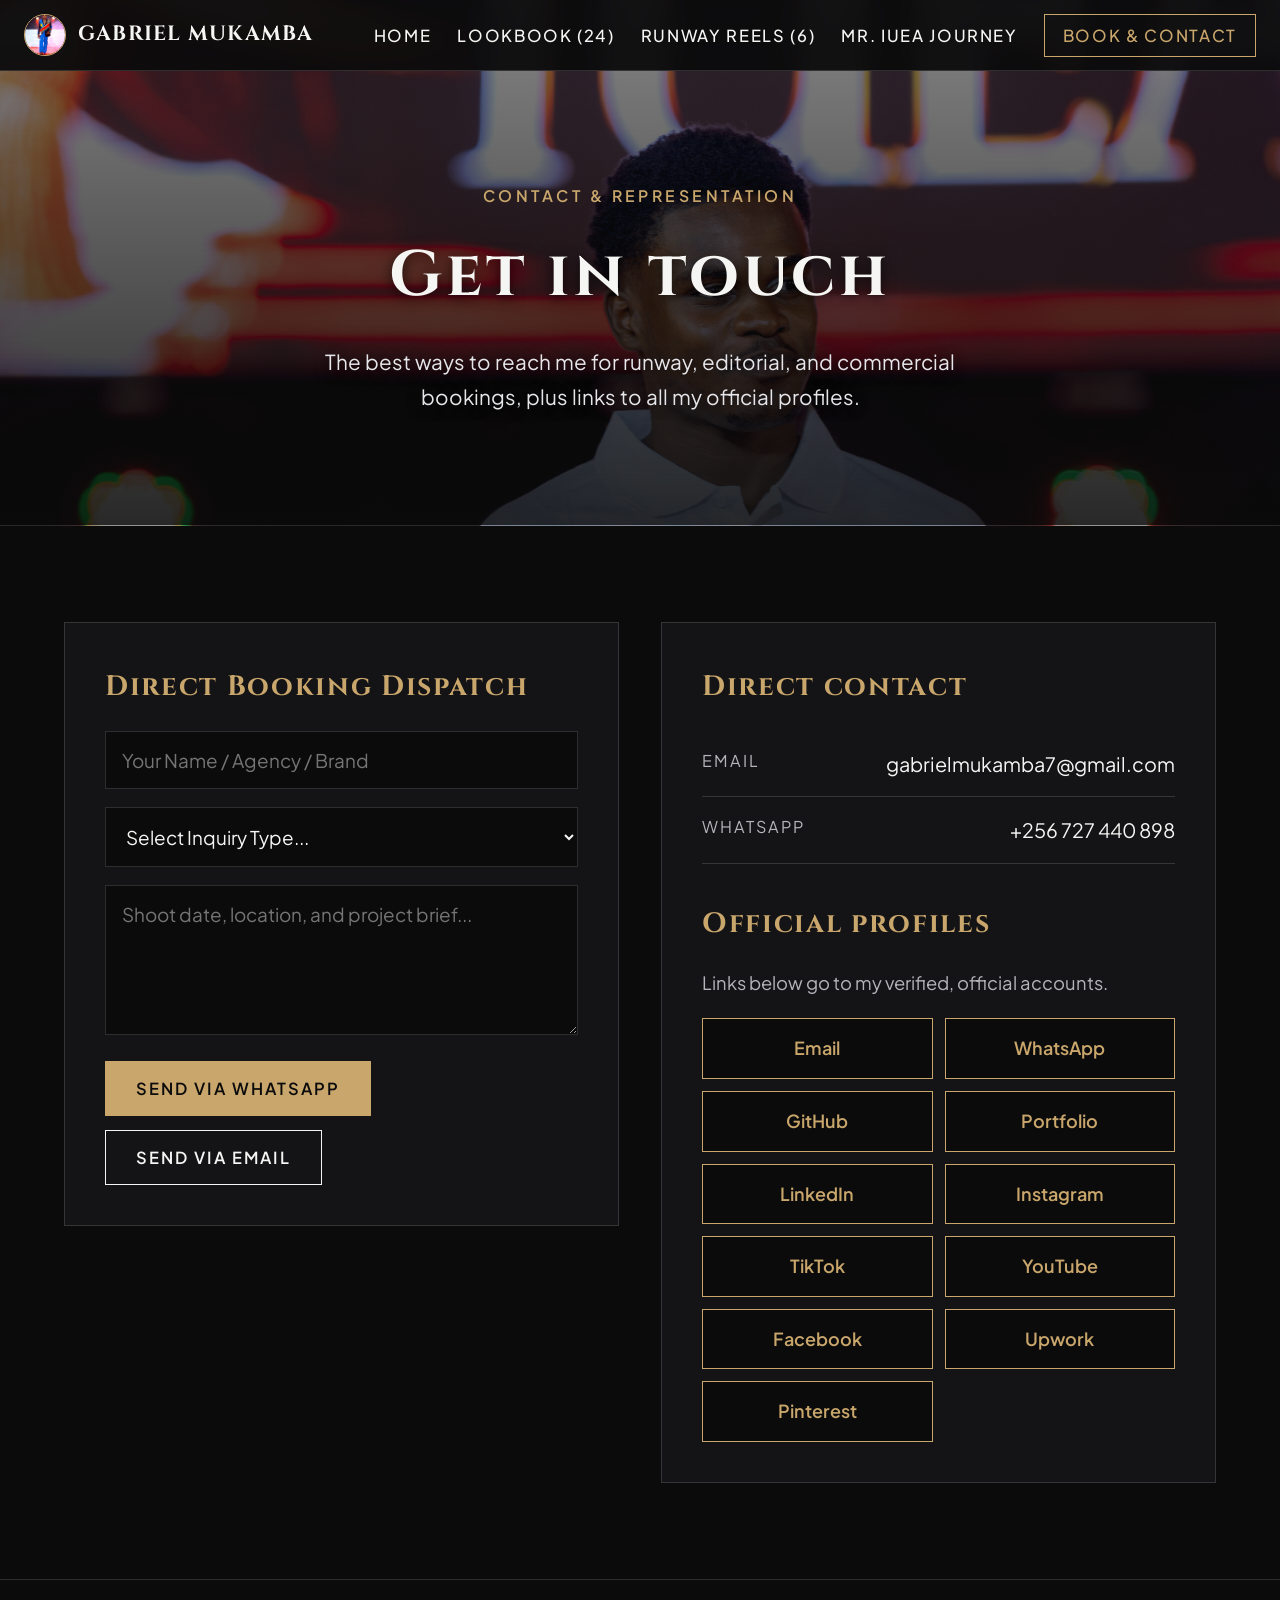
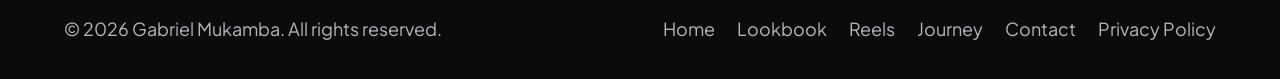
==== contact.html @ 6ba51ef1 "Model portfolio: carousel, page backgrounds, fixes" ====
<!DOCTYPE html>
<html lang="en">
<head>
  <meta charset="UTF-8">
  <meta name="viewport" content="width=device-width, initial-scale=1.0">
  <title>Contact | Gabriel Mukamba</title>
  <meta name="description" content="Book Gabriel Mukamba for runway, editorial and commercial work. Contact details and official profiles.">
  <link rel="stylesheet" href="style.css">
  <link rel="preconnect" href="https://fonts.googleapis.com">
  <link rel="preconnect" href="https://fonts.gstatic.com" crossorigin>
  <link href="https://fonts.googleapis.com/css2?family=Cinzel:wght@500;700&family=Plus+Jakarta+Sans:wght@300;400;500;600;700&display=swap" rel="stylesheet">
</head>
<body>
  <header class="site-header">
    <nav class="navbar">
      <a class="brand" href="index.html">
        <img src="images/logo.png" alt="GM Logo" class="brand-logo" onerror="this.style.display='none'">
        <span>GABRIEL MUKAMBA</span>
      </a>
      <button class="menu-toggle" id="menuToggle" aria-label="Toggle Menu">&#9776;</button>
      <ul class="links" id="navLinks">
        <li><a href="index.html">Home</a></li>
        <li><a href="lookbook.html">Lookbook (24)</a></li>
        <li><a href="reels.html">Runway Reels (6)</a></li>
        <li><a href="journey.html">Mr. IUEA Journey</a></li>
        <li><a href="contact.html" class="nav-cta active">Book &amp; Contact</a></li>
      </ul>
    </nav>
  </header>

  <section class="page-banner has-bg" style="background-image: linear-gradient(to bottom, rgba(11,11,12,0.5), rgba(11,11,12,0.88)), url('images/photo-06.jpg');">
    <div class="wrap">
      <span class="kicker">CONTACT &amp; REPRESENTATION</span>
      <h1>Get in touch</h1>
      <p class="lead">The best ways to reach me for runway, editorial, and commercial bookings, plus links to all my official profiles.</p>
    </div>
  </section>

  <section class="section-dark">
    <div class="wrap contact-layout">

      <form class="booking-form" id="bookingForm">
        <h2>Direct Booking Dispatch</h2>
        <input type="text" id="clientName" placeholder="Your Name / Agency / Brand" required>
        <select id="bookingType" required>
          <option value="" disabled selected>Select Inquiry Type...</option>
          <option>Runway Show</option>
          <option>Editorial Shoot</option>
          <option>Commercial / Brand Campaign</option>
          <option>Event Hosting / MC</option>
          <option>Other</option>
        </select>
        <textarea id="bookingDetails" placeholder="Shoot date, location, and project brief..." required></textarea>
        <div class="form-btns">
          <button type="submit" class="btn btn-gold">Send via WhatsApp</button>
          <button type="button" class="btn btn-outline" id="emailBtn">Send via Email</button>
        </div>
      </form>

      <div class="official-links-box">
        <h2>Direct contact</h2>
        <div class="contact-methods">
          <div class="row"><span class="label">Email</span><span class="value"><a href="mailto:gabrielmukamba7@gmail.com">gabrielmukamba7@gmail.com</a></span></div>
          <div class="row"><span class="label">WhatsApp</span><span class="value"><a href="https://wa.me/256727440898" target="_blank" rel="noopener">+256 727 440 898</a></span></div>
        </div>

        <h2>Official profiles</h2>
        <p class="profile-note">Links below go to my verified, official accounts.</p>
        <div class="profile-links">
          <a href="mailto:gabrielmukamba7@gmail.com">Email</a>
          <a href="https://wa.me/256727440898" target="_blank" rel="noopener">WhatsApp</a>
          <a href="https://github.com/gabrielmukamba" target="_blank" rel="noopener">GitHub</a>
          <a href="https://sites.google.com/view/gabrielmukambagm/home" target="_blank" rel="noopener">Portfolio</a>
          <a href="https://www.linkedin.com/in/gabriel-mukamba-80368241a" target="_blank" rel="noopener">LinkedIn</a>
          <a href="https://www.instagram.com/mukambagabriel" target="_blank" rel="noopener">Instagram</a>
          <a href="https://www.tiktok.com/@gabrielmukamba3" target="_blank" rel="noopener">TikTok</a>
          <a href="https://www.youtube.com/@Gabrielmukamba3" target="_blank" rel="noopener">YouTube</a>
          <a href="https://www.facebook.com/profile.php?id=61573141967189" target="_blank" rel="noopener">Facebook</a>
          <a href="https://www.upwork.com/freelancers/~0152dc1335b1a22940" target="_blank" rel="noopener">Upwork</a>
          <a href="https://pin.it/5E0O0x1Uh" target="_blank" rel="noopener">Pinterest</a>
        </div>
      </div>

    </div>
  </section>

  <footer class="site-footer">
    <div class="wrap footer-flex">
      <span>&copy; 2026 Gabriel Mukamba. All rights reserved.</span>
      <div class="footer-links">
        <a href="index.html">Home</a>
        <a href="lookbook.html">Lookbook</a>
        <a href="reels.html">Reels</a>
        <a href="journey.html">Journey</a>
        <a href="contact.html">Contact</a>
        <a href="privacy.html">Privacy Policy</a>
      </div>
    </div>
  </footer>

  <script src="script.js"></script>
</body>
</html>
---- style.css ----
:root {
  --bg-dark: #0b0b0c;
  --bg-card: #141417;
  --bg-light: #f6f4f0;
  --text-light: #f5f5f3;
  --text-muted: #b4b4ba;
  --text-dark: #141416;
  --gold: #c9a66b;
  --gold-hover: #dfc088;
  --border-dark: rgba(255, 255, 255, 0.14);
}
* { margin: 0; padding: 0; box-sizing: border-box; }
html { scroll-behavior: smooth; font-size: 18px; }
body { font-family: 'Plus Jakarta Sans', Arial, sans-serif; background: var(--bg-dark); color: var(--text-light); line-height: 1.7; font-size: 1rem; -webkit-text-size-adjust: 100%; }
img, video { max-width: 100%; }
.wrap { max-width: 1200px; margin: 0 auto; padding: 0 24px; }
h1, h2, h3, h4, .brand { font-family: 'Cinzel', Georgia, serif; letter-spacing: 0.06em; }
.kicker { display: inline-block; font-size: 0.88rem; letter-spacing: 0.22em; text-transform: uppercase; color: var(--gold); margin-bottom: 12px; font-weight: 600; }

/* Header */
.site-header { position: fixed; top: 0; width: 100%; z-index: 1000; background: rgba(11,11,12,0.94); backdrop-filter: blur(12px); border-bottom: 1px solid var(--border-dark); }
.navbar { max-width: 1280px; margin: 0 auto; padding: 14px 24px; display: flex; align-items: center; justify-content: space-between; }
.brand { display: flex; align-items: center; gap: 12px; color: var(--text-light); text-decoration: none; font-size: 1.15rem; font-weight: 700; }
.brand-logo { height: 42px; width: 42px; border-radius: 50%; object-fit: cover; border: 1px solid var(--gold); }
.links { list-style: none; display: flex; align-items: center; gap: 26px; }
.links a { color: var(--text-light); text-decoration: none; font-size: 0.92rem; font-weight: 500; text-transform: uppercase; letter-spacing: 0.1em; transition: color 0.3s; }
.links a:hover, .links a.active { color: var(--gold); }
.nav-cta { border: 1px solid var(--gold); padding: 10px 18px; color: var(--gold) !important; }
.nav-cta:hover { background: var(--gold); color: var(--bg-dark) !important; }

/* Hero */
.hero { position: relative; height: 100vh; min-height: 680px; display: flex; align-items: center; justify-content: center; text-align: center; overflow: hidden; }
.hero-bg { position: absolute; inset: 0; width: 100%; height: 100%; object-fit: cover; object-position: center top; z-index: 1; }
.hero-overlay { position: absolute; inset: 0; background: linear-gradient(to bottom, rgba(11,11,12,0.45), rgba(11,11,12,0.88)); z-index: 2; }
.hero-content { position: relative; z-index: 3; max-width: 900px; padding: 0 20px; }
.hero-content h1 { font-size: clamp(2.8rem, 7vw, 5.2rem); line-height: 1.1; margin-bottom: 18px; }
.hero-subtitle { font-size: 1.15rem; color: #e6e6ea; letter-spacing: 0.12em; text-transform: uppercase; margin-bottom: 34px; }
.hero-actions { display: flex; gap: 16px; justify-content: center; flex-wrap: wrap; }

/* Banners & buttons */
.page-banner { padding: 150px 0 70px; background: var(--bg-card); border-bottom: 1px solid var(--border-dark); text-align: center; }
.page-banner.has-bg { background-size: cover; background-position: center 25%; padding: 180px 0 110px; }
.page-banner.has-bg h1, .page-banner.has-bg .lead { text-shadow: 0 2px 14px rgba(0,0,0,0.7); }
.page-banner.has-bg .lead { color: #e6e6ea; }
.page-banner h1 { font-size: clamp(2.3rem, 5vw, 3.6rem); margin-bottom: 14px; }
.page-banner .lead, .lead { color: var(--text-muted); font-size: 1.15rem; max-width: 720px; margin: 0 auto; }
.btn { display: inline-block; padding: 16px 30px; font-size: 0.92rem; font-weight: 600; text-transform: uppercase; letter-spacing: 0.12em; text-decoration: none; cursor: pointer; transition: all 0.3s; border: 1px solid transparent; font-family: inherit; }
.btn-gold { background: var(--gold); color: var(--bg-dark); }
.btn-gold:hover { background: var(--gold-hover); }
.btn-dark { background: var(--bg-dark); color: var(--gold); border-color: var(--bg-dark); }
.btn-dark:hover { background: var(--gold); color: var(--bg-dark); }
.btn-outline { border-color: var(--text-light); color: var(--text-light); background: transparent; }
.btn-outline:hover { background: var(--text-light); color: var(--bg-dark); }

/* Sections */
.section-dark { padding: 96px 0; background: var(--bg-dark); }
.section-light { padding: 96px 0; background: var(--bg-light); color: var(--text-dark); }
.section-light .lead { color: #52525b; }
.section-header { text-align: center; max-width: 720px; margin: 0 auto 52px; }
.section-header h2 { font-size: clamp(2rem, 4.2vw, 2.9rem); margin-bottom: 14px; }

/* Comp card */
.unit-switch { display: inline-flex; gap: 10px; margin-top: 18px; }
.unit-btn { padding: 10px 18px; background: transparent; color: var(--text-light); border: 1px solid var(--border-dark); font-size: 0.9rem; cursor: pointer; font-family: inherit; transition: all 0.3s; }
.unit-btn.active, .unit-btn:hover { background: var(--gold); border-color: var(--gold); color: var(--bg-dark); }
.comp-grid { display: grid; grid-template-columns: 0.9fr 1.1fr; gap: 48px; align-items: center; }
.comp-photo { position: relative; cursor: pointer; }
.photo-carousel { display: flex; overflow-x: auto; scroll-snap-type: x mandatory; -webkit-overflow-scrolling: touch; scrollbar-width: none; border: 3px solid var(--gold); border-radius: 22px; background: #000; }
.photo-carousel::-webkit-scrollbar { display: none; }
.slide { flex: 0 0 100%; scroll-snap-align: center; cursor: pointer; }
.slide img { width: 100%; height: 560px; object-fit: cover; display: block; }
.carousel-dots { display: flex; justify-content: center; gap: 10px; margin-top: 14px; }
.dot { width: 12px; height: 12px; border-radius: 50%; border: 1px solid var(--gold); background: transparent; cursor: pointer; padding: 0; }
.dot.active { background: var(--gold); }
.photo-tag { display: block; text-align: center; margin-top: 10px; font-size: 0.85rem; letter-spacing: 0.14em; color: var(--text-muted); }
.stats-table { display: grid; grid-template-columns: 1fr 1fr; gap: 22px; margin-bottom: 34px; }
.stat-box { border-bottom: 1px solid var(--border-dark); padding-bottom: 12px; }
.stat-label { display: block; font-size: 0.85rem; text-transform: uppercase; letter-spacing: 0.14em; color: var(--gold); margin-bottom: 4px; }
.stat-val { font-size: 1.25rem; font-weight: 500; }
.comp-actions { display: flex; gap: 14px; flex-wrap: wrap; }

/* Explore cards */
.explore-grid { display: grid; grid-template-columns: repeat(3, 1fr); gap: 26px; }
.explore-card { background: var(--bg-card); border: 1px solid var(--border-dark); padding: 36px; text-decoration: none; color: var(--text-light); transition: border-color 0.3s, transform 0.3s; display: block; }
.explore-card:hover { border-color: var(--gold); transform: translateY(-4px); }
.explore-card h3 { margin: 8px 0 14px; font-size: 1.5rem; }
.explore-card p { color: var(--text-muted); font-size: 1.02rem; margin-bottom: 20px; }
.explore-card .arrow { color: var(--gold); font-weight: 600; font-size: 1rem; }

/* Lookbook */
.filter-bar { display: flex; flex-wrap: wrap; gap: 12px; margin-bottom: 36px; justify-content: center; }
.filter-btn { padding: 12px 22px; background: transparent; color: var(--text-dark); border: 1px solid #c8c4bb; font-size: 0.95rem; font-weight: 500; cursor: pointer; font-family: inherit; transition: all 0.3s; }
.filter-btn.active, .filter-btn:hover { background: var(--bg-dark); color: var(--gold); border-color: var(--bg-dark); }
.media-grid { display: grid; grid-template-columns: repeat(auto-fill, minmax(300px, 1fr)); gap: 24px; }
.media-card { position: relative; height: 430px; overflow: hidden; background: #18181b; cursor: pointer; }
.media-card img, .media-card video { width: 100%; height: 100%; object-fit: cover; transition: transform 0.5s ease; display: block; }
.media-card:hover img { transform: scale(1.05); }
.media-overlay { position: absolute; inset: auto 0 0 0; padding: 22px; background: linear-gradient(to top, rgba(0,0,0,0.9), transparent); color: #fff; }
.media-overlay span { font-size: 0.82rem; letter-spacing: 0.16em; color: var(--gold); font-weight: 600; }
.media-overlay h4 { font-size: 1.15rem; margin-top: 4px; }
.play-badge { position: absolute; top: 14px; left: 14px; background: var(--gold); color: var(--bg-dark); font-size: 0.8rem; font-weight: 700; padding: 6px 12px; letter-spacing: 0.1em; }

/* Videos: show the WHOLE video, never crop */
.featured-videos-grid { display: grid; grid-template-columns: 1fr 1fr; gap: 32px; }
.video-feature-card { background: #fff; border: 1px solid #e4e4e7; overflow: hidden; }
.video-feature-card video { width: 100%; aspect-ratio: 16 / 9; max-height: 520px; object-fit: contain; background: #000; display: block; }
.video-info { padding: 28px; }
.video-info .badge { font-size: 0.85rem; letter-spacing: 0.14em; color: #8a6d3b; font-weight: 600; }
.video-info h3 { margin: 10px 0; font-size: 1.45rem; }
.video-info p { color: #52525b; font-size: 1.05rem; }
.center-cta { text-align: center; margin-top: 46px; }

.reels-showcase-list { display: flex; flex-direction: column; gap: 40px; }
.reel-row { display: grid; grid-template-columns: 1.25fr 0.75fr; gap: 40px; align-items: center; background: var(--bg-card); border: 1px solid var(--border-dark); padding: 28px; }
.reel-row video { width: 100%; aspect-ratio: 16 / 9; max-height: 560px; object-fit: contain; background: #000; display: block; }
.reel-text h3 { font-size: 1.65rem; margin: 10px 0 14px; }
.reel-text p { color: var(--text-muted); font-size: 1.08rem; }

/* Journey & projects */
.journey-grid { display: grid; grid-template-columns: 1.15fr 0.85fr; gap: 52px; align-items: center; }
.journey-content h2 { font-size: 2.3rem; margin-bottom: 20px; }
.journey-content h3 { color: var(--gold); margin: 28px 0 12px; font-size: 1.4rem; }
.journey-content p { color: #dcdce0; margin-bottom: 18px; font-size: 1.1rem; }
.journey-visual img { width: 100%; height: 560px; object-fit: cover; border: 1px solid var(--border-dark); display: block; }
.journey-caption { background: var(--bg-card); border: 1px solid var(--border-dark); padding: 18px 22px; margin-top: -34px; margin-left: 20px; position: relative; }
.journey-caption strong { display: block; color: var(--gold); font-family: 'Cinzel', serif; font-size: 1.1rem; }
.journey-caption span { font-size: 0.98rem; }
.projects-grid { display: grid; grid-template-columns: 1fr 1fr; gap: 32px; }
.project-card { background: #fff; padding: 40px; border: 1px solid #e4e4e7; display: flex; flex-direction: column; }
.project-card.featured { border-top: 4px solid var(--gold); }
.project-card .badge { font-size: 0.85rem; letter-spacing: 0.14em; color: #8a6d3b; font-weight: 600; }
.project-card h3 { margin: 12px 0 14px; font-size: 1.6rem; }
.project-card p { color: #52525b; margin-bottom: 24px; font-size: 1.08rem; flex: 1; }
.project-link { align-self: flex-start; color: var(--text-dark); font-weight: 700; font-size: 1.05rem; text-decoration: none; border-bottom: 2px solid var(--gold); padding-bottom: 4px; transition: color 0.3s; }
.project-link:hover { color: #8a6d3b; }

/* Contact */
.contact-layout { display: grid; grid-template-columns: 1fr 1fr; gap: 42px; align-items: start; }
.booking-form, .official-links-box { background: var(--bg-card); border: 1px solid var(--border-dark); padding: 40px; }
.booking-form h2, .official-links-box h2 { color: var(--gold); font-size: 1.55rem; margin-bottom: 20px; }
.official-links-box h2:not(:first-child) { margin-top: 36px; }
.booking-form input, .booking-form select, .booking-form textarea { width: 100%; padding: 16px; margin-bottom: 18px; background: var(--bg-dark); border: 1px solid var(--border-dark); color: var(--text-light); font-family: inherit; font-size: 1.05rem; border-radius: 0; }
.booking-form textarea { min-height: 150px; resize: vertical; }
.booking-form input:focus, .booking-form select:focus, .booking-form textarea:focus { outline: none; border-color: var(--gold); }
.form-btns { display: flex; gap: 14px; flex-wrap: wrap; }
.contact-methods .row { display: flex; justify-content: space-between; gap: 16px; padding: 16px 0; border-bottom: 1px solid var(--border-dark); font-size: 1.1rem; flex-wrap: wrap; }
.contact-methods .label { color: var(--text-muted); text-transform: uppercase; font-size: 0.9rem; letter-spacing: 0.12em; }
.contact-methods a { color: var(--text-light); text-decoration: none; }
.contact-methods a:hover { color: var(--gold); }
.profile-note { color: var(--text-muted); font-size: 1.02rem; margin-bottom: 20px; }
.profile-links { display: grid; grid-template-columns: repeat(auto-fit, minmax(150px, 1fr)); gap: 12px; }
.profile-links a { padding: 14px 16px; text-align: center; font-size: 1rem; font-weight: 600; border: 1px solid var(--gold); color: var(--gold); text-decoration: none; transition: all 0.3s; background: var(--bg-dark); }
.profile-links a:hover { background: var(--gold); color: var(--bg-dark); }
.policy-content { max-width: 820px; }
.policy-content h2 { color: var(--gold); font-size: 1.5rem; margin: 32px 0 12px; }
.policy-content p { color: #dcdce0; margin-bottom: 16px; font-size: 1.08rem; }
.policy-content a { color: var(--gold); }

/* Lightbox & footer */
.lightbox { position: fixed; inset: 0; background: rgba(0,0,0,0.95); display: none; flex-direction: column; align-items: center; justify-content: center; z-index: 2000; padding: 24px; }
.lightbox.open { display: flex; }
.lightbox-close { position: absolute; top: 18px; right: 26px; background: none; border: none; color: #fff; font-size: 2.8rem; cursor: pointer; line-height: 1; }
.lightbox-body img, .lightbox-body video { max-width: 92vw; max-height: 78vh; border: 1px solid var(--gold); object-fit: contain; }
.lightbox-caption { margin-top: 16px; color: var(--gold); font-size: 1.1rem; }
.site-footer { border-top: 1px solid var(--border-dark); padding: 34px 0; font-size: 1rem; color: var(--text-muted); }
.footer-flex { display: flex; justify-content: space-between; align-items: center; flex-wrap: wrap; gap: 16px; }
.footer-links { display: flex; gap: 22px; flex-wrap: wrap; }
.footer-links a { color: var(--text-muted); text-decoration: none; }
.footer-links a:hover { color: var(--gold); }

/* Responsive */
.menu-toggle { display: none; background: none; border: none; color: var(--text-light); font-size: 1.9rem; cursor: pointer; }
@media (max-width: 1000px) {
  .menu-toggle { display: block; }
  .links { display: none; position: absolute; top: 70px; left: 0; width: 100%; background: var(--bg-dark); flex-direction: column; align-items: flex-start; padding: 24px; gap: 20px; border-bottom: 1px solid var(--border-dark); }
  .links.open { display: flex; }
  .links a { font-size: 1.05rem; }
  .comp-grid, .featured-videos-grid, .explore-grid, .reel-row, .journey-grid, .projects-grid, .contact-layout { grid-template-columns: 1fr; }
  .slide img, .journey-visual img { height: 460px; }
}
@media (max-width: 560px) {
  html { font-size: 17px; }
  .booking-form, .official-links-box, .project-card { padding: 26px; }
  .stats-table { grid-template-columns: 1fr; }
  .brand span { font-size: 0.95rem; }
}
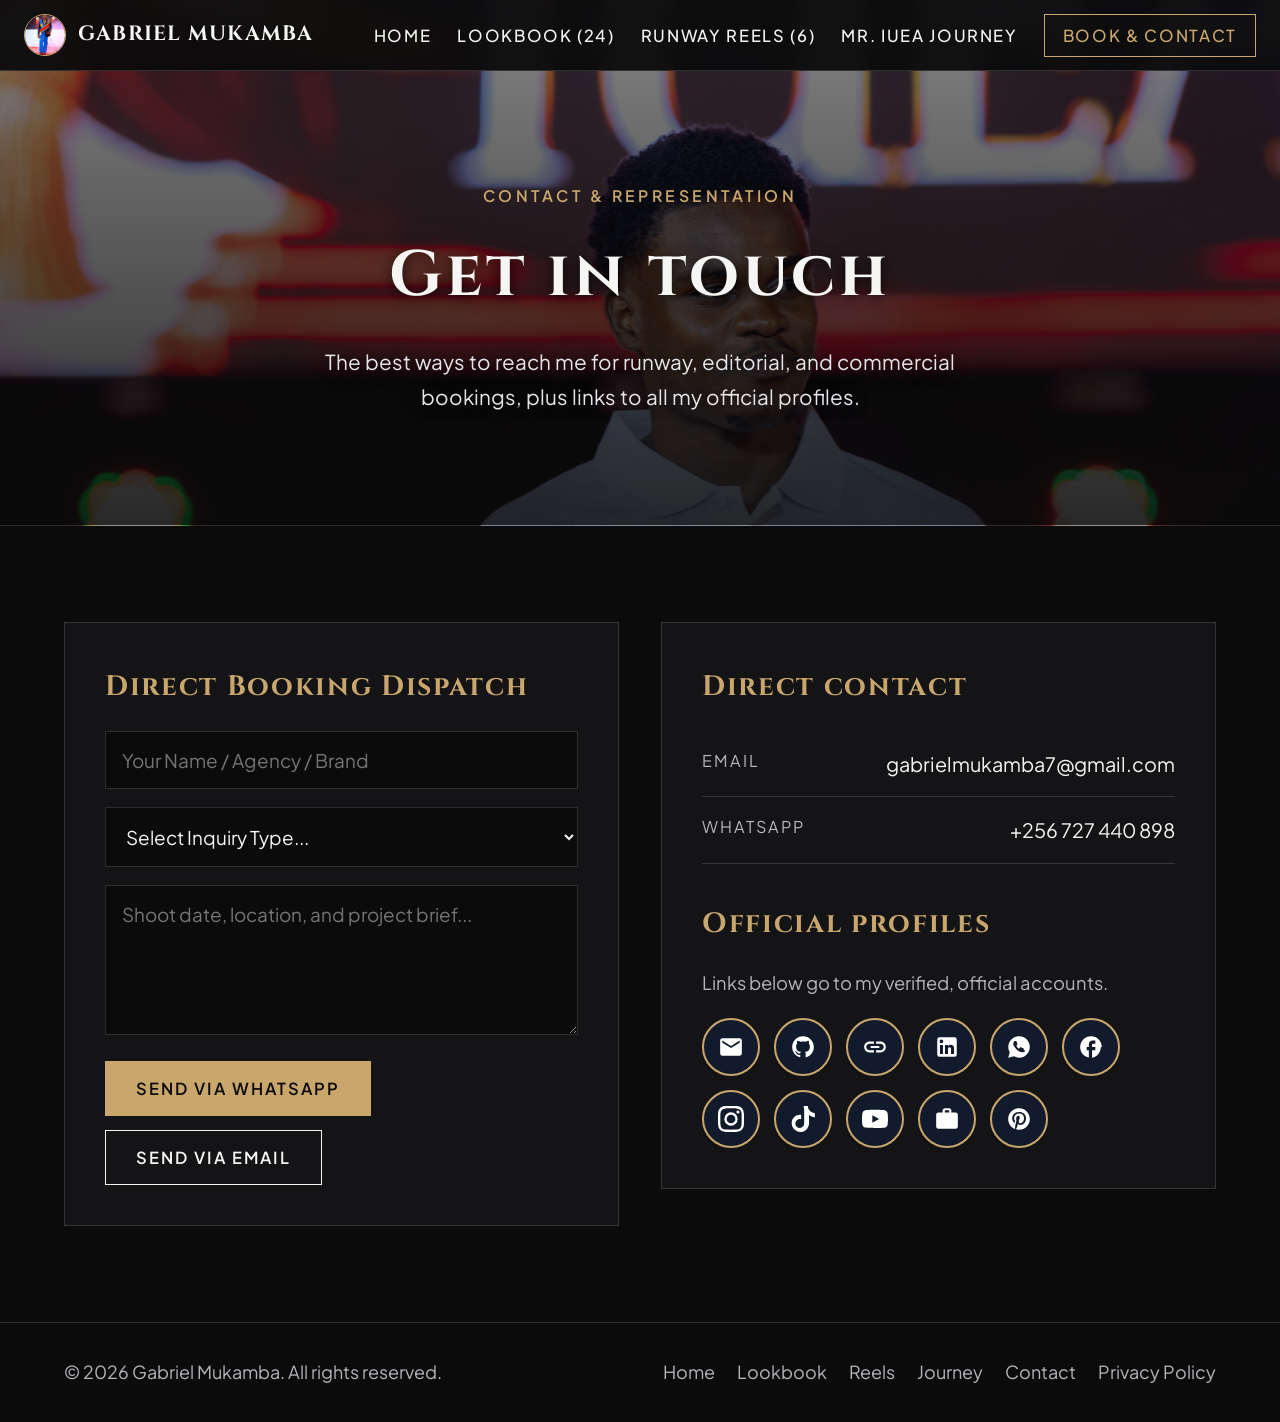
==== commit d653e10d: "Contact: round social icons" ====
--- a/contact.html
+++ b/contact.html
@@ -5,6 +5,18 @@
   <meta name="viewport" content="width=device-width, initial-scale=1.0">
   <title>Contact | Gabriel Mukamba</title>
   <meta name="description" content="Book Gabriel Mukamba for runway, editorial and commercial work. Contact details and official profiles.">
+  <link rel="icon" type="image/png" href="images/logo.png">
+  <meta property="og:type" content="website">
+  <meta property="og:site_name" content="Gabriel Mukamba">
+  <meta property="og:title" content="Contact | Gabriel Mukamba">
+  <meta property="og:description" content="Book Gabriel Mukamba for runway, editorial and commercial work. Contact details and official profiles.">
+  <meta property="og:image" content="https://gabrielmukamba.github.io/gabriel-model-portfolio/images/share.jpg">
+  <meta property="og:image:width" content="1200">
+  <meta property="og:image:height" content="630">
+  <meta name="twitter:card" content="summary_large_image">
+  <meta name="twitter:title" content="Contact | Gabriel Mukamba">
+  <meta name="twitter:description" content="Book Gabriel Mukamba for runway, editorial and commercial work. Contact details and official profiles.">
+  <meta name="twitter:image" content="https://gabrielmukamba.github.io/gabriel-model-portfolio/images/share.jpg">
   <link rel="stylesheet" href="style.css">
   <link rel="preconnect" href="https://fonts.googleapis.com">
   <link rel="preconnect" href="https://fonts.gstatic.com" crossorigin>
@@ -66,18 +78,18 @@
 
         <h2>Official profiles</h2>
         <p class="profile-note">Links below go to my verified, official accounts.</p>
-        <div class="profile-links">
-          <a href="mailto:gabrielmukamba7@gmail.com">Email</a>
-          <a href="https://wa.me/256727440898" target="_blank" rel="noopener">WhatsApp</a>
-          <a href="https://github.com/gabrielmukamba" target="_blank" rel="noopener">GitHub</a>
-          <a href="https://sites.google.com/view/gabrielmukambagm/home" target="_blank" rel="noopener">Portfolio</a>
-          <a href="https://www.linkedin.com/in/gabriel-mukamba-80368241a" target="_blank" rel="noopener">LinkedIn</a>
-          <a href="https://www.instagram.com/mukambagabriel" target="_blank" rel="noopener">Instagram</a>
-          <a href="https://www.tiktok.com/@gabrielmukamba3" target="_blank" rel="noopener">TikTok</a>
-          <a href="https://www.youtube.com/@Gabrielmukamba3" target="_blank" rel="noopener">YouTube</a>
-          <a href="https://www.facebook.com/profile.php?id=61573141967189" target="_blank" rel="noopener">Facebook</a>
-          <a href="https://www.upwork.com/freelancers/~0152dc1335b1a22940" target="_blank" rel="noopener">Upwork</a>
-          <a href="https://pin.it/5E0O0x1Uh" target="_blank" rel="noopener">Pinterest</a>
+        <div class="social-container">
+          <a href="mailto:gabrielmukamba7@gmail.com" title="Email" aria-label="Email"><svg viewBox="0 0 24 24" aria-hidden="true"><path d="M20 4H4c-1.1 0-1.99.9-1.99 2L2 18c0 1.1.9 2 2 2h16c1.1 0 2-.9 2-2V6c0-1.1-.9-2-2-2zm0 4l-8 5-8-5V6l8 5 8-5v2z"/></svg></a>
+          <a href="https://github.com/gabrielmukamba" target="_blank" rel="noopener" title="GitHub" aria-label="GitHub"><svg viewBox="0 0 24 24" aria-hidden="true"><path d="M12 2C6.477 2 2 6.477 2 12c0 4.42 2.865 8.166 6.839 9.489.5.092.682-.217.682-.482 0-.237-.008-.866-.013-1.7-2.782.603-3.369-1.34-3.369-1.34-.454-1.156-1.11-1.464-1.11-1.464-.908-.62.069-.608.069-.608 1.003.07 1.531 1.03 1.531 1.03.892 1.529 2.341 1.087 2.91.831.092-.646.35-1.086.636-1.336-2.22-.253-4.555-1.113-4.555-4.943 0-1.091.39-1.984 1.029-2.683-.103-.253-.446-1.27.098-2.647 0 0 .84-.269 2.75 1.025A9.564 9.564 0 0112 6.844c.85.004 1.705.115 2.504.337 1.909-1.294 2.747-1.025 2.747-1.025.546 1.377.203 2.394.1 2.647.64.699 1.028 1.592 1.028 2.683 0 3.842-2.339 4.687-4.566 4.935.359.309.678.919.678 1.852 0 1.336-.012 2.415-.012 2.743 0 .267.18.579.688.481C19.138 20.161 22 16.416 22 12c0-5.523-4.477-10-10-10z"/></svg></a>
+          <a href="https://sites.google.com/view/gabrielmukambagm/home" target="_blank" rel="noopener" title="Portfolio" aria-label="Portfolio"><svg viewBox="0 0 24 24" aria-hidden="true"><path d="M3.9 12c0-1.71 1.39-3.1 3.1-3.1h4V7H7c-2.76 0-5 2.24-5 5s2.24 5 5 5h4v-1.9H7c-1.71 0-3.1-1.39-3.1-3.1zM8 13h8v-2H8v2zm9-6h-4v1.9h4c1.71 0 3.1 1.39 3.1 3.1s-1.39 3.1-3.1 3.1h-4V17h4c2.76 0 5-2.24 5-5s-2.24-5-5-5z"/></svg></a>
+          <a href="https://www.linkedin.com/in/gabriel-mukamba-80368241a" target="_blank" rel="noopener" title="LinkedIn" aria-label="LinkedIn"><svg viewBox="0 0 24 24" aria-hidden="true"><path d="M19 3a2 2 0 0 1 2 2v14a2 2 0 0 1-2 2H5a2 2 0 0 1-2-2V5a2 2 0 0 1 2-2h14m-.5 15.5v-5.3a3.26 3.26 0 0 0-3.26-3.26c-.85 0-1.84.52-2.32 1.3v-1.11h-2.79v8.37h2.79v-4.93c0-.77.62-1.4 1.39-1.4a1.4 1.4 0 0 1 1.4 1.4v4.93h2.79M6.88 8.56a1.68 1.68 0 0 0 1.68-1.68c0-.93-.75-1.69-1.68-1.69a1.69 1.69 0 0 0-1.69 1.69c0 .93.76 1.68 1.69 1.68m1.39 9.94v-8.37H5.5v8.37h2.77z"/></svg></a>
+          <a href="https://wa.me/256727440898" target="_blank" rel="noopener" title="WhatsApp" aria-label="WhatsApp"><svg viewBox="0 0 24 24" aria-hidden="true"><path d="M12.04 2c-5.46 0-9.91 4.45-9.91 9.91 0 1.75.46 3.45 1.32 4.95L2.05 22l5.25-1.38c1.45.79 3.08 1.21 4.74 1.21 5.46 0 9.91-4.45 9.91-9.91 0-2.65-1.03-5.14-2.9-7.01A9.816 9.816 0 0012.04 2zm5.79 13.56c-.24.68-1.43 1.27-1.96 1.35-.49.07-1.12.13-3.27-.76-2.75-1.13-4.52-3.93-4.66-4.12-.14-.19-1.14-1.52-1.14-2.9 0-1.38.72-2.05.98-2.33.26-.27.56-.34.75-.34.19 0 .38 0 .54.01.17.01.39-.06.61.47.23.56.79 1.93.86 2.07.07.14.12.3.02.49-.1.19-.15.31-.3.49-.15.17-.32.39-.46.53-.16.15-.33.32-.14.65.19.32.85 1.39 1.82 2.26.11.1.2.15.3.15.11 0 .21-.05.28-.12.35-.41.79-.93 1.09-1.24.23-.23.49-.19.75-.09.26.1 1.67.79 1.96.93.29.14.49.21.56.33.07.12.07.7-.17 1.38z"/></svg></a>
+          <a href="https://www.facebook.com/profile.php?id=61573141967189" target="_blank" rel="noopener" title="Facebook" aria-label="Facebook"><svg viewBox="0 0 24 24" aria-hidden="true"><path d="M22 12c0-5.52-4.48-10-10-10S2 6.48 2 12c0 4.84 3.44 8.87 8 9.8V15H8v-3h2V9.5C10 7.57 11.57 6 13.5 6H16v3h-2c-.55 0-1 .45-1 1v2h3v3h-3v6.95c4.56-.93 8-4.96 8-9.75z"/></svg></a>
+          <a href="https://www.instagram.com/mukambagabriel" target="_blank" rel="noopener" title="Instagram" aria-label="Instagram"><svg viewBox="0 0 24 24" aria-hidden="true"><path d="M12 2.163c3.204 0 3.584.012 4.85.07 3.252.148 4.771 1.691 4.919 4.919.058 1.265.069 1.645.069 4.849 0 3.205-.012 3.584-.069 4.849-.149 3.225-1.664 4.771-4.919 4.919-1.266.058-1.644.07-4.85.07-3.204 0-3.584-.012-4.849-.07-3.26-.149-4.771-1.699-4.919-4.92-.058-1.265-.07-1.644-.07-4.849 0-3.204.013-3.583.07-4.849.149-3.227 1.664-4.771 4.919-4.919 1.266-.057 1.645-.069 4.849-.069zM12 0C8.741 0 8.333.014 7.053.072 2.695.272.273 2.69.073 7.051.014 8.333 0 8.741 0 12c0 3.259.014 3.668.072 4.948.2 4.358 2.618 6.78 6.98 6.98 1.281.058 1.689.072 4.948.072 3.259 0 3.668-.014 4.948-.072 4.354-.2 6.782-2.618 6.979-6.98.059-1.28.073-1.689.073-4.948 0-3.259-.014-3.667-.072-4.947-.196-4.354-2.617-6.78-6.979-6.98C15.668.014 15.259 0 12 0zm0 5.838a6.162 6.162 0 1 0 0 12.324 6.162 6.162 0 0 0 0-12.324zM12 16a4 4 0 1 1 0-8 4 4 0 0 1 0 8zm6.406-11.845a1.44 1.44 0 1 0 0 2.881 1.44 1.44 0 0 0 0-2.881z"/></svg></a>
+          <a href="https://www.tiktok.com/@gabrielmukamba3" target="_blank" rel="noopener" title="TikTok" aria-label="TikTok"><svg viewBox="0 0 24 24" aria-hidden="true"><path d="M12.525.02c1.31-.02 2.61-.01 3.91-.02.08 1.53.63 3.05 1.62 4.2 1.22 1.4 3 2.2 4.9 2.4v3.9c-1.78-.12-3.48-.77-4.88-1.9-.15-.12-.29-.26-.42-.4-.06.14-.09.3-.09.46v7.1c0 4.29-3.08 8.13-7.39 8.24-4.87.13-8.87-3.84-8.62-8.68.21-4.04 3.66-7.31 7.71-7.27.35 0 .69.03 1.03.09v3.9c-.33-.1-.69-.14-1.04-.13-2.39.04-4.38 2.07-4.29 4.46.09 2.25 1.99 4.04 4.25 3.93 2.19-.1 3.86-1.97 3.86-4.17v-13.2h-.05z"/></svg></a>
+          <a href="https://www.youtube.com/@Gabrielmukamba3" target="_blank" rel="noopener" title="YouTube" aria-label="YouTube"><svg viewBox="0 0 24 24" aria-hidden="true"><path d="M23.498 6.163a3.003 3.003 0 0 0-2.11-2.11C19.517 3.545 12 3.545 12 3.545s-7.516 0-9.387.507a3.003 3.003 0 0 0-2.11 2.11C0 8.033 0 12 0 12s0 3.967.503 5.837a3.003 3.003 0 0 0 2.11 2.11c1.871.507 9.387.507 9.387.507s7.517 0 9.387-.507a3.003 3.003 0 0 0 2.11-2.11C24 15.967 24 12 24 12s0-3.967-.502-5.837zM9.545 15.568V8.432L15.818 12l-6.273 3.568z"/></svg></a>
+          <a href="https://www.upwork.com/freelancers/~0152dc1335b1a22940" target="_blank" rel="noopener" title="Upwork" aria-label="Upwork"><svg viewBox="0 0 24 24" aria-hidden="true"><path d="M20 6h-4V4c0-1.11-.89-2-2-2h-4c-1.11 0-2 .89-2 2v2H4c-1.11 0-1.99.89-1.99 2L2 19c0 1.11.89 2 2 2h16c1.11 0 2-.89 2-2V8c0-1.11-.89-2-2-2zm-6 0h-4V4h4v2z"/></svg></a>
+          <a href="https://pin.it/5E0O0x1Uh" target="_blank" rel="noopener" title="Pinterest" aria-label="Pinterest"><svg viewBox="0 0 24 24" aria-hidden="true"><path d="M12 2C6.48 2 2 6.48 2 12c0 4.27 2.68 7.91 6.46 9.32-.09-.8-.17-2.03.04-2.91.19-.79 1.24-5.26 1.24-5.26s-.31-.63-.31-1.57c0-1.47.85-2.57 1.91-2.57.9 0 1.34.68 1.34 1.49 0 .91-.58 2.27-.88 3.53-.25 1.05.52 1.91 1.56 1.91 1.87 0 3.31-1.97 3.31-4.82 0-2.52-1.81-4.28-4.4-4.28-3 0-4.76 2.25-4.76 4.58 0 .91.35 1.88.78 2.4.09.11.1.2.07.31-.08.32-.25 1.01-.28 1.15-.04.18-.14.22-.33.13-1.24-.58-2.01-2.4-2.01-3.87 0-3.15 2.29-6.04 6.6-6.04 3.46 0 6.16 2.47 6.16 5.77 0 3.44-2.17 6.21-5.18 6.21-1.01 0-1.97-.53-2.29-1.14 0 0-.5 1.91-.62 2.38-.23.87-.84 1.96-1.25 2.62A10 10 0 0 0 12 22c5.52 0 10-4.48 10-10S17.52 2 12 2z"/></svg></a>
         </div>
       </div>
 
--- a/style.css
+++ b/style.css
@@ -148,9 +148,11 @@
 .contact-methods a { color: var(--text-light); text-decoration: none; }
 .contact-methods a:hover { color: var(--gold); }
 .profile-note { color: var(--text-muted); font-size: 1.02rem; margin-bottom: 20px; }
-.profile-links { display: grid; grid-template-columns: repeat(auto-fit, minmax(150px, 1fr)); gap: 12px; }
-.profile-links a { padding: 14px 16px; text-align: center; font-size: 1rem; font-weight: 600; border: 1px solid var(--gold); color: var(--gold); text-decoration: none; transition: all 0.3s; background: var(--bg-dark); }
-.profile-links a:hover { background: var(--gold); color: var(--bg-dark); }
+.social-container { display: flex; flex-wrap: wrap; gap: 14px; }
+.social-container a { width: 58px; height: 58px; border-radius: 50%; display: inline-flex; align-items: center; justify-content: center; background: #111b2b; border: 2px solid var(--gold); transition: all 0.3s ease; }
+.social-container svg { width: 26px; height: 26px; fill: #fff; transition: fill 0.3s; }
+.social-container a:hover { background: var(--gold); transform: translateY(-3px); }
+.social-container a:hover svg { fill: var(--bg-dark); }
 .policy-content { max-width: 820px; }
 .policy-content h2 { color: var(--gold); font-size: 1.5rem; margin: 32px 0 12px; }
 .policy-content p { color: #dcdce0; margin-bottom: 16px; font-size: 1.08rem; }
